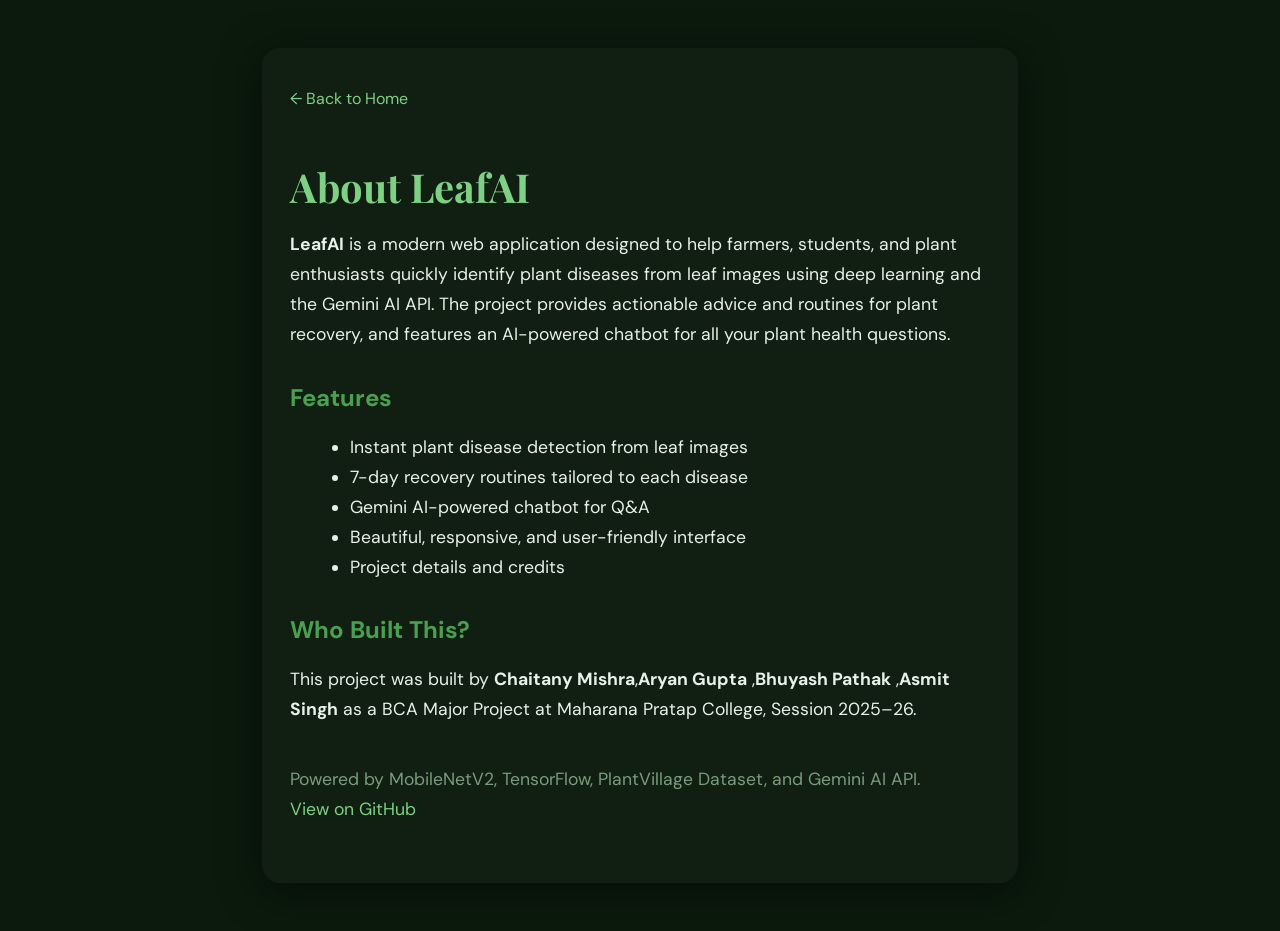
==== templates/about.html @ 9f856d56 "Add CHatBot and Intigrate Api" ====
<!DOCTYPE html>
<html lang="en">
<head>
  <meta charset="UTF-8" />
  <meta name="viewport" content="width=device-width, initial-scale=1.0" />
  <title>About | LeafAI</title>
  <link href="https://fonts.googleapis.com/css2?family=Playfair+Display:wght@400;600;700&family=DM+Sans:wght@300;400;500&display=swap" rel="stylesheet" />
  <style>
    body { background: #0b1a0c; color: #e8f0e9; font-family: 'DM Sans', sans-serif; margin: 0; }
    .container { max-width: 700px; margin: 48px auto; background: #111f12; border-radius: 18px; box-shadow: 0 8px 40px rgba(0,0,0,0.5); padding: 40px 28px; }
    h1 { font-family: 'Playfair Display', serif; color: #7ed084; font-size: 2.5em; margin-bottom: 12px; }
    h2 { color: #4aa050; margin-top: 32px; }
    p, li { font-size: 1.1em; line-height: 1.7; }
    ul { margin: 0 0 0 20px; }
    .credit { margin-top: 40px; color: #7a9c7c; font-size: 1em; }
    a { color: #7ed084; text-decoration: none; }
    a:hover { text-decoration: underline; }
    .back-link { display: inline-block; margin-bottom: 24px; color: #7ed084; }
  </style>
</head>
<body>
  <div class="container">
    <a href="/" class="back-link">← Back to Home</a>
    <h1>About LeafAI</h1>
    <p><strong>LeafAI</strong> is a modern web application designed to help farmers, students, and plant enthusiasts quickly identify plant diseases from leaf images using deep learning and the Gemini AI API. The project provides actionable advice and routines for plant recovery, and features an AI-powered chatbot for all your plant health questions.</p>
    <h2>Features</h2>
    <ul>
      <li>Instant plant disease detection from leaf images</li>
      <li>7-day recovery routines tailored to each disease</li>
      <li>Gemini AI-powered chatbot for Q&A</li>
      <li>Beautiful, responsive, and user-friendly interface</li>
      <li>Project details and credits</li>
    </ul>
    <h2>Who Built This?</h2>
    <p>This project was built by <strong>Chaitany Mishra</strong>,<strong>Aryan Gupta</strong> ,<strong>Bhuyash Pathak</strong> ,<strong>Asmit Singh</strong>  as a BCA Major Project at Maharana Pratap College, Session 2025–26.</p>
    <div class="credit">
      <p>Powered by MobileNetV2, TensorFlow, PlantVillage Dataset, and Gemini AI API.<br>
      <a href="https://github.com/ChaitanyMishra/plant_disease_identification" target="_blank">View on GitHub</a></p>
    </div>
  </div>
</body>
</html>
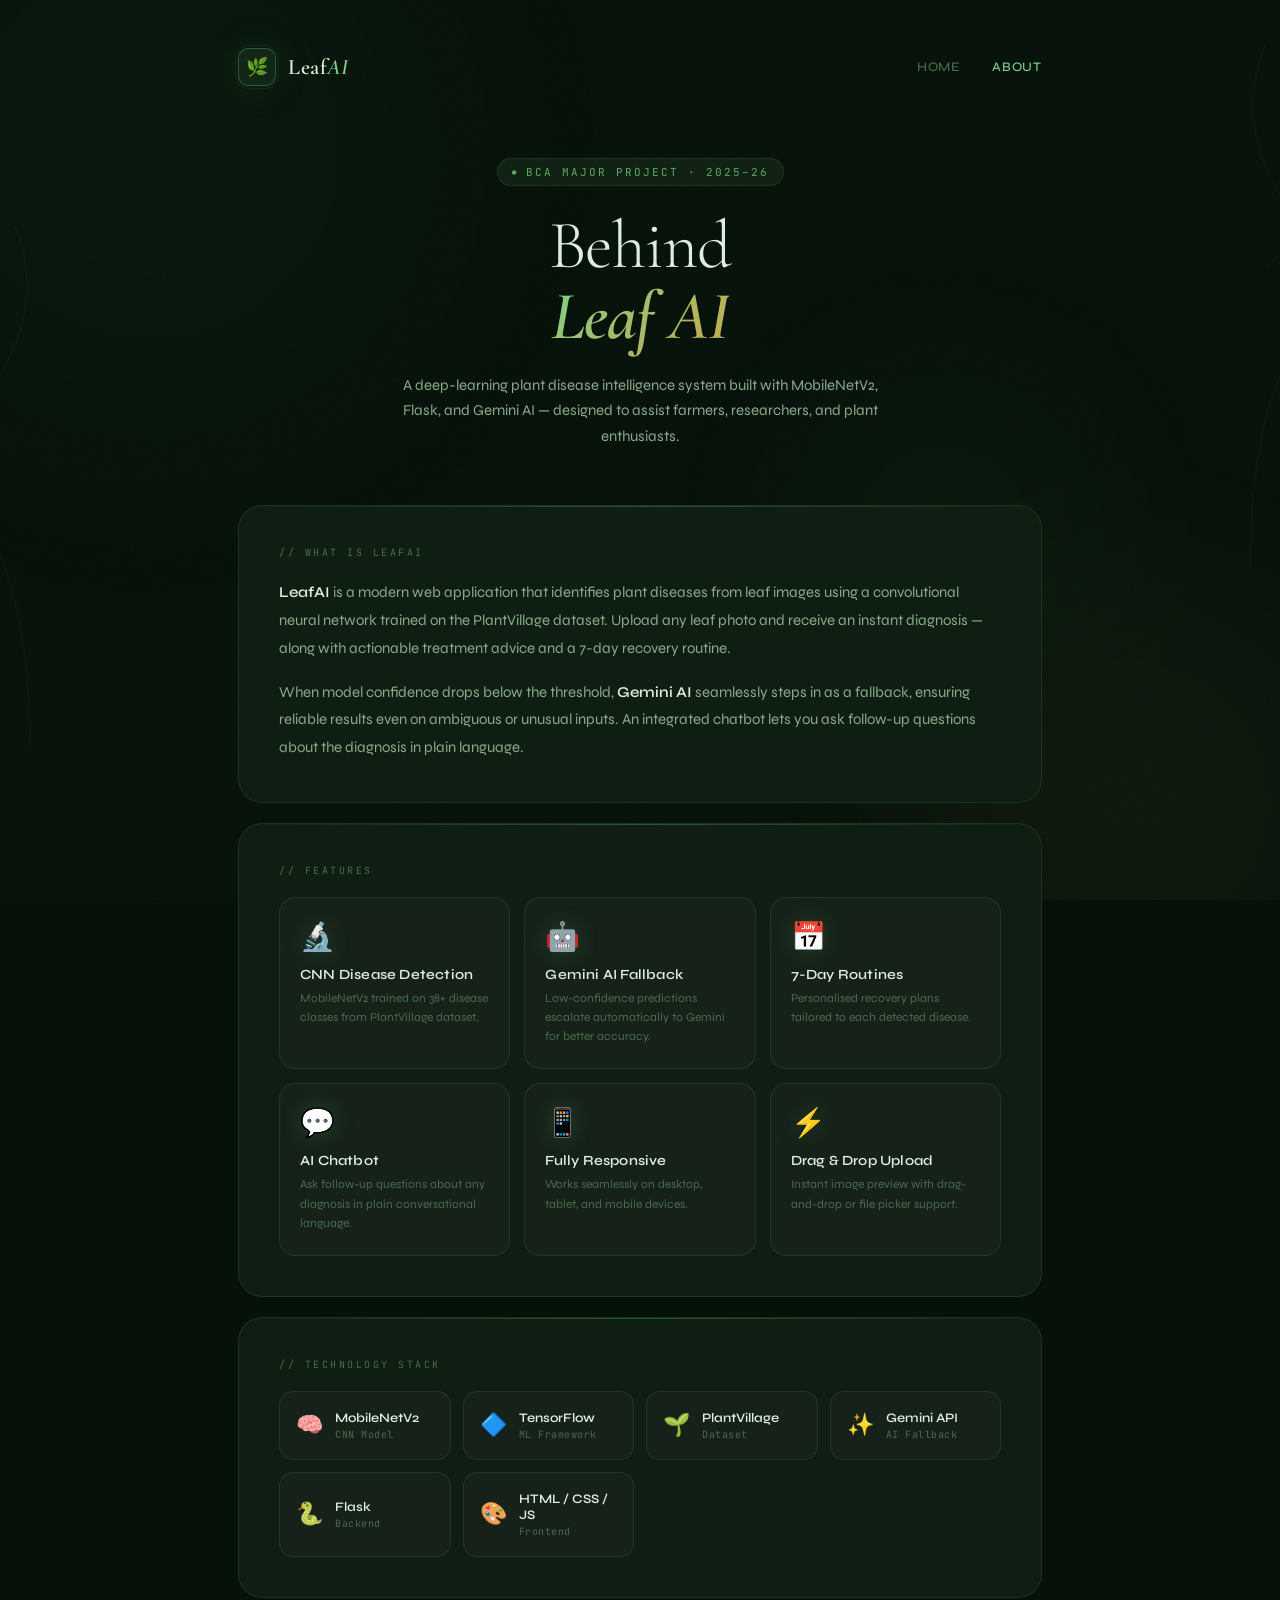
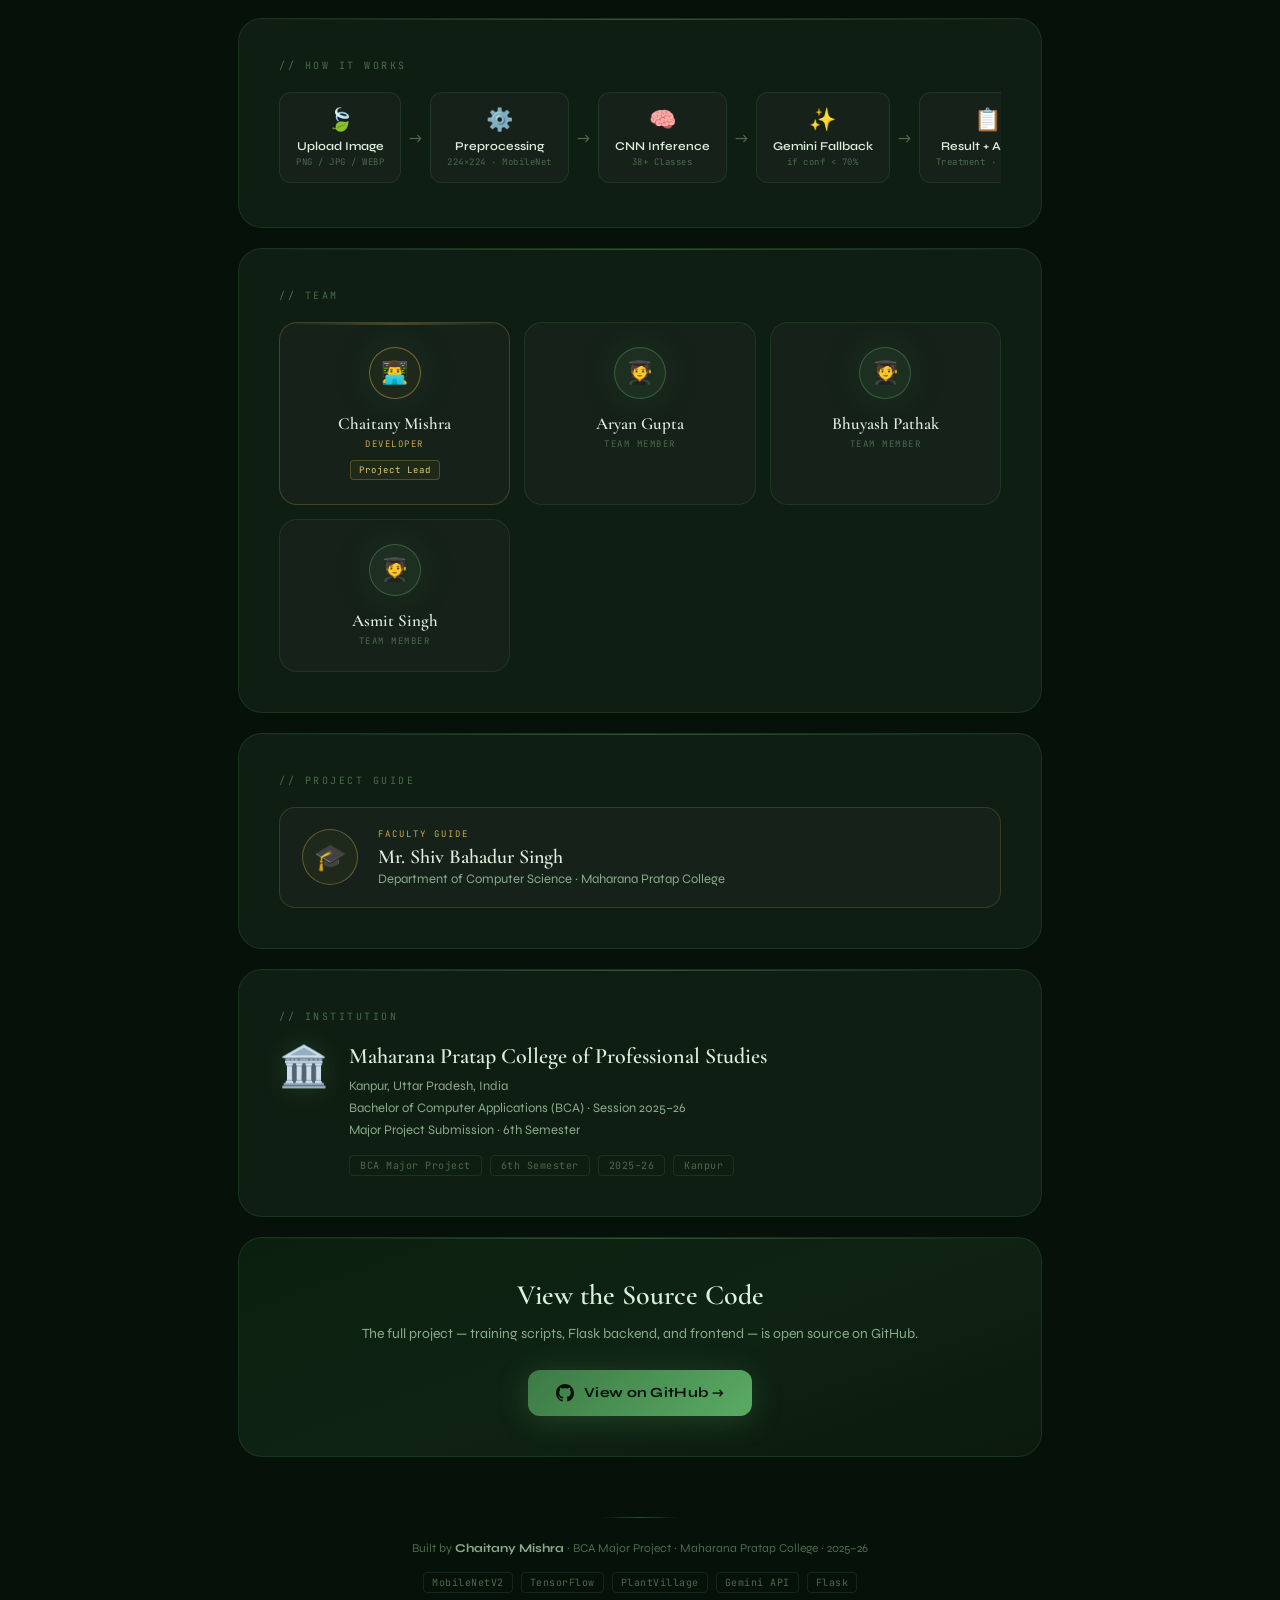
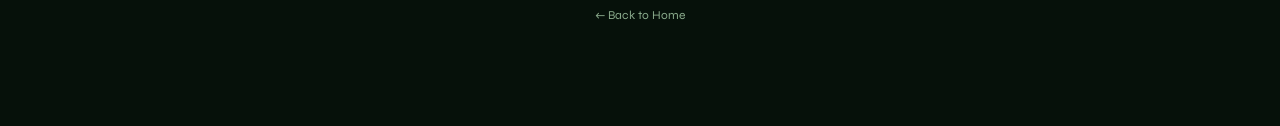
==== commit ae87b142: "Fix Frontend" ====
--- a/templates/about.html
+++ b/templates/about.html
@@ -3,40 +3,734 @@
 <head>
   <meta charset="UTF-8" />
   <meta name="viewport" content="width=device-width, initial-scale=1.0" />
-  <title>About | LeafAI</title>
-  <link href="https://fonts.googleapis.com/css2?family=Playfair+Display:wght@400;600;700&family=DM+Sans:wght@300;400;500&display=swap" rel="stylesheet" />
+  <title>About | LeafAI — Plant Disease Intelligence</title>
+  <link rel="preconnect" href="https://fonts.googleapis.com" />
+  <link href="https://fonts.googleapis.com/css2?family=Cormorant+Garamond:ital,wght@0,300;0,400;0,600;0,700;1,300;1,400;1,600&family=Syne:wght@400;500;600;700;800&family=JetBrains+Mono:wght@300;400&display=swap" rel="stylesheet" />
+
   <style>
-    body { background: #0b1a0c; color: #e8f0e9; font-family: 'DM Sans', sans-serif; margin: 0; }
-    .container { max-width: 700px; margin: 48px auto; background: #111f12; border-radius: 18px; box-shadow: 0 8px 40px rgba(0,0,0,0.5); padding: 40px 28px; }
-    h1 { font-family: 'Playfair Display', serif; color: #7ed084; font-size: 2.5em; margin-bottom: 12px; }
-    h2 { color: #4aa050; margin-top: 32px; }
-    p, li { font-size: 1.1em; line-height: 1.7; }
-    ul { margin: 0 0 0 20px; }
-    .credit { margin-top: 40px; color: #7a9c7c; font-size: 1em; }
-    a { color: #7ed084; text-decoration: none; }
-    a:hover { text-decoration: underline; }
-    .back-link { display: inline-block; margin-bottom: 24px; color: #7ed084; }
+    *, *::before, *::after { box-sizing: border-box; margin: 0; padding: 0; }
+
+    :root {
+      --ink:           #06110a;
+      --ink-2:         #0c1e10;
+      --surface:       #0f1e12;
+      --surface-2:     #152119;
+      --surface-3:     #1a2a1e;
+      --moss:          #3d7a45;
+      --fern:          #5aab64;
+      --leaf:          #7fd186;
+      --sage:          #a8c9aa;
+      --mist:          rgba(127,209,134,0.08);
+      --mist-2:        rgba(127,209,134,0.14);
+      --gold:          #c9a84c;
+      --gold-light:    #e2c97e;
+      --crimson:       #c0444a;
+      --crimson-soft:  #e07070;
+      --text-1:        #ddeedd;
+      --text-2:        #8aab8c;
+      --text-3:        #4a6b4c;
+      --border:        rgba(90,171,100,0.15);
+      --border-bright: rgba(90,171,100,0.40);
+      --glow:          0 0 40px rgba(90,171,100,0.12);
+      --glow-strong:   0 0 60px rgba(90,171,100,0.25);
+    }
+
+    html { scroll-behavior: smooth; }
+
+    body {
+      font-family: 'Syne', sans-serif;
+      background: var(--ink);
+      color: var(--text-1);
+      min-height: 100vh;
+      overflow-x: hidden;
+    }
+
+    /* ── Organic background ── */
+    .canvas-bg {
+      position: fixed; inset: 0; z-index: 0; pointer-events: none; overflow: hidden;
+    }
+    .orb {
+      position: absolute; border-radius: 50%;
+      filter: blur(100px); opacity: 0.07;
+      animation: drift 20s ease-in-out infinite alternate;
+    }
+    .orb-1 { width: 700px; height: 700px; background: radial-gradient(circle, #3d7a45, transparent); top: -200px; left: -200px; animation-delay: 0s; }
+    .orb-2 { width: 500px; height: 500px; background: radial-gradient(circle, #c9a84c, transparent); bottom: -150px; right: -100px; animation-delay: -7s; }
+    .orb-3 { width: 350px; height: 350px; background: radial-gradient(circle, #5aab64, transparent); top: 40%; left: 60%; animation-delay: -14s; }
+
+    .noise {
+      position: fixed; inset: 0; z-index: 0; pointer-events: none; opacity: 0.03;
+      background-image: url("data:image/svg+xml,%3Csvg viewBox='0 0 256 256' xmlns='http://www.w3.org/2000/svg'%3E%3Cfilter id='n'%3E%3CfeTurbulence type='fractalNoise' baseFrequency='0.9' numOctaves='4' stitchTiles='stitch'/%3E%3C/filter%3E%3Crect width='100%25' height='100%25' filter='url(%23n)'/%3E%3C/svg%3E");
+      background-size: 200px 200px;
+    }
+
+    .botanical-left {
+      position: fixed; left: -60px; top: 50%; transform: translateY(-50%);
+      width: 180px; opacity: 0.04; z-index: 0; pointer-events: none;
+    }
+    .botanical-right {
+      position: fixed; right: -60px; top: 30%; transform: translateY(-50%) scaleX(-1);
+      width: 180px; opacity: 0.04; z-index: 0; pointer-events: none;
+    }
+
+    @keyframes drift {
+      from { transform: translate(0, 0) scale(1); }
+      to   { transform: translate(30px, 40px) scale(1.08); }
+    }
+
+    /* ── Layout ── */
+    .wrapper {
+      position: relative; z-index: 1;
+      max-width: 860px;
+      margin: 0 auto;
+      padding: 48px 28px 100px;
+    }
+
+    /* ── Nav ── */
+    nav {
+      display: flex; justify-content: space-between; align-items: center;
+      margin-bottom: 72px;
+      animation: slideDown 0.6s cubic-bezier(0.16,1,0.3,1) both;
+    }
+    .nav-brand { display: flex; align-items: center; gap: 12px; }
+    .brand-mark {
+      width: 38px; height: 38px;
+      border: 1.5px solid var(--border-bright);
+      border-radius: 10px;
+      display: flex; align-items: center; justify-content: center;
+      font-size: 18px;
+      background: var(--mist);
+      box-shadow: var(--glow);
+      position: relative;
+      text-decoration: none;
+    }
+    .brand-mark::after {
+      content: '';
+      position: absolute; inset: -4px;
+      border-radius: 14px;
+      border: 1px solid rgba(90,171,100,0.1);
+    }
+    .brand-name {
+      font-family: 'Cormorant Garamond', serif;
+      font-size: 22px; font-weight: 600;
+      letter-spacing: 0.5px; color: var(--text-1);
+      text-decoration: none;
+    }
+    .brand-name em { font-style: italic; color: var(--leaf); }
+    .nav-links { display: flex; gap: 32px; }
+    .nav-links a {
+      font-size: 13px; font-weight: 500; letter-spacing: 0.8px;
+      text-transform: uppercase; color: var(--text-3);
+      text-decoration: none; transition: color 0.2s;
+    }
+    .nav-links a:hover, .nav-links a.active { color: var(--leaf); }
+
+    /* ── Page Hero ── */
+    .page-hero {
+      text-align: center; margin-bottom: 56px;
+      animation: slideDown 0.7s 0.1s cubic-bezier(0.16,1,0.3,1) both;
+    }
+    .hero-eyebrow {
+      display: inline-flex; align-items: center; gap: 8px;
+      font-family: 'JetBrains Mono', monospace;
+      font-size: 11px; letter-spacing: 2px; text-transform: uppercase;
+      color: var(--fern); margin-bottom: 24px;
+      padding: 6px 14px; border: 1px solid var(--border);
+      border-radius: 99px; background: var(--mist);
+    }
+    .hero-eyebrow::before { content: '●'; font-size: 7px; animation: blink 2s ease infinite; }
+    @keyframes blink { 0%,100% { opacity: 1; } 50% { opacity: 0.2; } }
+
+    .page-hero h1 {
+      font-family: 'Cormorant Garamond', serif;
+      font-size: clamp(40px, 6vw, 68px);
+      font-weight: 300; line-height: 1.05;
+      letter-spacing: -1px; margin-bottom: 20px;
+    }
+    .page-hero h1 strong {
+      font-weight: 600; font-style: italic;
+      background: linear-gradient(135deg, var(--leaf) 0%, var(--gold) 100%);
+      -webkit-background-clip: text; -webkit-text-fill-color: transparent;
+      background-clip: text;
+    }
+    .page-hero p {
+      font-size: 15px; font-weight: 400;
+      color: var(--text-2); max-width: 500px;
+      margin: 0 auto; line-height: 1.7;
+    }
+
+    /* ── Cards ── */
+    .card {
+      background: var(--surface);
+      border: 1px solid var(--border);
+      border-radius: 24px;
+      padding: 40px;
+      margin-bottom: 20px;
+      position: relative; overflow: hidden;
+    }
+    .card::before {
+      content: '';
+      position: absolute; top: 0; left: 0; right: 0; height: 1px;
+      background: linear-gradient(90deg, transparent, var(--fern), transparent);
+      opacity: 0.4;
+    }
+
+    .section-label {
+      font-family: 'JetBrains Mono', monospace;
+      font-size: 10px; letter-spacing: 2.5px; text-transform: uppercase;
+      color: var(--text-3); margin-bottom: 20px;
+    }
+
+    /* ── What is LeafAI ── */
+    .about-intro { animation: slideUp 0.7s 0.2s cubic-bezier(0.16,1,0.3,1) both; }
+
+    .about-intro p {
+      font-size: 15px; line-height: 1.85; color: var(--text-2);
+      font-weight: 400;
+    }
+    .about-intro p + p { margin-top: 16px; }
+    .about-intro strong { color: var(--text-1); font-weight: 600; }
+
+    /* ── Features Grid ── */
+    .features-card { animation: slideUp 0.7s 0.3s cubic-bezier(0.16,1,0.3,1) both; }
+
+    .features-grid {
+      display: grid; grid-template-columns: repeat(auto-fill, minmax(220px, 1fr));
+      gap: 14px; margin-top: 4px;
+    }
+    .feature-item {
+      background: var(--surface-2);
+      border: 1px solid var(--border);
+      border-radius: 16px; padding: 22px 20px;
+      transition: border-color 0.25s, transform 0.25s;
+      cursor: default;
+    }
+    .feature-item:hover {
+      border-color: var(--border-bright);
+      transform: translateY(-3px);
+      box-shadow: var(--glow);
+    }
+    .feature-icon {
+      font-size: 28px; margin-bottom: 12px; display: block;
+      filter: drop-shadow(0 0 10px rgba(90,171,100,0.25));
+    }
+    .feature-title {
+      font-size: 14px; font-weight: 600; color: var(--text-1);
+      margin-bottom: 6px; letter-spacing: 0.2px;
+    }
+    .feature-desc {
+      font-size: 12px; color: var(--text-3); line-height: 1.6;
+    }
+
+    /* ── Tech Stack ── */
+    .stack-card { animation: slideUp 0.7s 0.35s cubic-bezier(0.16,1,0.3,1) both; }
+
+    .stack-grid {
+      display: grid; grid-template-columns: repeat(auto-fill, minmax(160px, 1fr));
+      gap: 12px; margin-top: 4px;
+    }
+    .stack-item {
+      background: var(--surface-2);
+      border: 1px solid var(--border);
+      border-radius: 14px; padding: 18px 16px;
+      display: flex; align-items: center; gap: 12px;
+      transition: border-color 0.25s, background 0.25s;
+    }
+    .stack-item:hover { border-color: var(--border-bright); background: var(--mist-2); }
+
+    .stack-icon { font-size: 22px; flex-shrink: 0; }
+    .stack-info {}
+    .stack-name {
+      font-size: 13px; font-weight: 600; color: var(--text-1);
+    }
+    .stack-role {
+      font-family: 'JetBrains Mono', monospace;
+      font-size: 10px; color: var(--text-3); letter-spacing: 0.5px;
+      margin-top: 2px;
+    }
+
+    /* ── Architecture ── */
+    .arch-card { animation: slideUp 0.7s 0.4s cubic-bezier(0.16,1,0.3,1) both; }
+
+    .arch-flow {
+      display: flex; align-items: center; gap: 0;
+      margin-top: 8px; overflow-x: auto;
+      padding-bottom: 4px;
+    }
+    .arch-step {
+      flex-shrink: 0;
+      background: var(--surface-2);
+      border: 1px solid var(--border);
+      border-radius: 12px; padding: 14px 16px;
+      text-align: center; min-width: 110px;
+      transition: border-color 0.25s;
+    }
+    .arch-step:hover { border-color: var(--border-bright); }
+    .arch-step-icon { font-size: 22px; margin-bottom: 6px; }
+    .arch-step-name {
+      font-size: 12px; font-weight: 600; color: var(--text-1);
+    }
+    .arch-step-sub {
+      font-family: 'JetBrains Mono', monospace;
+      font-size: 9px; color: var(--text-3); letter-spacing: 0.5px;
+      margin-top: 3px;
+    }
+    .arch-arrow {
+      color: var(--text-3); font-size: 16px;
+      padding: 0 8px; flex-shrink: 0;
+    }
+
+    /* ── Team ── */
+    .team-card { animation: slideUp 0.7s 0.45s cubic-bezier(0.16,1,0.3,1) both; }
+
+    .team-grid {
+      display: grid; grid-template-columns: repeat(auto-fill, minmax(180px, 1fr));
+      gap: 14px; margin-top: 4px;
+    }
+    .member-card {
+      background: var(--surface-2);
+      border: 1px solid var(--border);
+      border-radius: 18px; padding: 24px 20px;
+      text-align: center;
+      transition: border-color 0.25s, transform 0.25s;
+      position: relative; overflow: hidden;
+    }
+    .member-card::before {
+      content: '';
+      position: absolute; top: 0; left: 0; right: 0; height: 2px;
+      background: linear-gradient(90deg, transparent, var(--fern), transparent);
+      opacity: 0;
+      transition: opacity 0.3s;
+    }
+    .member-card:hover { border-color: var(--border-bright); transform: translateY(-4px); }
+    .member-card:hover::before { opacity: 0.5; }
+    .member-card.lead { border-color: rgba(201,168,76,0.25); }
+    .member-card.lead::before { opacity: 0.3; background: linear-gradient(90deg, transparent, var(--gold), transparent); }
+
+    .member-avatar {
+      width: 52px; height: 52px; border-radius: 50%;
+      background: var(--mist); border: 1.5px solid var(--border-bright);
+      display: flex; align-items: center; justify-content: center;
+      font-size: 22px; margin: 0 auto 14px;
+      box-shadow: var(--glow);
+    }
+    .member-card.lead .member-avatar {
+      border-color: rgba(201,168,76,0.5);
+      background: rgba(201,168,76,0.06);
+    }
+    .member-name {
+      font-family: 'Cormorant Garamond', serif;
+      font-size: 17px; font-weight: 600; color: var(--text-1);
+      margin-bottom: 4px;
+    }
+    .member-role {
+      font-family: 'JetBrains Mono', monospace;
+      font-size: 9px; letter-spacing: 1.5px; text-transform: uppercase;
+      color: var(--text-3);
+    }
+    .member-card.lead .member-role { color: var(--gold); }
+    .member-badge {
+      display: inline-block; margin-top: 10px;
+      font-family: 'JetBrains Mono', monospace;
+      font-size: 9px; letter-spacing: 1px;
+      padding: 3px 8px; border-radius: 4px;
+      border: 1px solid rgba(201,168,76,0.3);
+      color: var(--gold-light); background: rgba(201,168,76,0.06);
+    }
+
+    /* ── Guide ── */
+    .guide-card { animation: slideUp 0.7s 0.5s cubic-bezier(0.16,1,0.3,1) both; }
+
+    .guide-inner {
+      display: flex; align-items: center; gap: 20px;
+      padding: 20px 22px;
+      background: var(--surface-2);
+      border: 1px solid rgba(201,168,76,0.2);
+      border-radius: 16px;
+    }
+    .guide-avatar {
+      width: 56px; height: 56px; border-radius: 50%;
+      background: rgba(201,168,76,0.06);
+      border: 1.5px solid rgba(201,168,76,0.4);
+      display: flex; align-items: center; justify-content: center;
+      font-size: 26px; flex-shrink: 0;
+    }
+    .guide-details {}
+    .guide-label {
+      font-family: 'JetBrains Mono', monospace;
+      font-size: 9px; letter-spacing: 2px; text-transform: uppercase;
+      color: var(--gold); margin-bottom: 5px;
+    }
+    .guide-name {
+      font-family: 'Cormorant Garamond', serif;
+      font-size: 20px; font-weight: 600; color: var(--text-1);
+      margin-bottom: 2px;
+    }
+    .guide-dept {
+      font-size: 13px; color: var(--text-2);
+    }
+
+    /* ── College ── */
+    .college-card { animation: slideUp 0.7s 0.55s cubic-bezier(0.16,1,0.3,1) both; }
+
+    .college-inner {
+      display: flex; align-items: flex-start; gap: 20px;
+    }
+    .college-icon {
+      font-size: 40px; flex-shrink: 0;
+      filter: drop-shadow(0 0 12px rgba(90,171,100,0.2));
+    }
+    .college-info {}
+    .college-name {
+      font-family: 'Cormorant Garamond', serif;
+      font-size: 22px; font-weight: 600; color: var(--text-1);
+      margin-bottom: 6px;
+    }
+    .college-details {
+      font-size: 13px; color: var(--text-2); line-height: 1.7;
+    }
+    .college-tags { display: flex; flex-wrap: wrap; gap: 8px; margin-top: 14px; }
+    .college-tag {
+      font-family: 'JetBrains Mono', monospace;
+      font-size: 10px; padding: 3px 10px; border-radius: 4px;
+      border: 1px solid var(--border); color: var(--text-3); letter-spacing: 0.5px;
+    }
+
+    /* ── GitHub CTA ── */
+    .cta-card {
+      animation: slideUp 0.7s 0.6s cubic-bezier(0.16,1,0.3,1) both;
+      text-align: center;
+      background: linear-gradient(160deg, #0b1f0e 0%, #0f2314 50%, #0b1a0d 100%);
+    }
+    .cta-card h3 {
+      font-family: 'Cormorant Garamond', serif;
+      font-size: 28px; font-weight: 600;
+      color: var(--text-1); margin-bottom: 10px;
+    }
+    .cta-card p { font-size: 14px; color: var(--text-2); line-height: 1.7; margin-bottom: 24px; }
+    .cta-btn {
+      display: inline-flex; align-items: center; gap: 10px;
+      padding: 14px 28px;
+      background: linear-gradient(135deg, var(--moss), var(--fern));
+      color: var(--ink); font-size: 14px; font-weight: 700;
+      font-family: 'Syne', sans-serif; letter-spacing: 0.3px;
+      border-radius: 12px; text-decoration: none;
+      transition: all 0.3s cubic-bezier(0.16,1,0.3,1);
+      box-shadow: 0 4px 30px rgba(90,171,100,0.25);
+    }
+    .cta-btn:hover {
+      transform: translateY(-2px);
+      box-shadow: 0 8px 40px rgba(90,171,100,0.4);
+    }
+    .cta-btn svg { width: 18px; height: 18px; fill: var(--ink); }
+
+    /* ── Footer ── */
+    footer {
+      text-align: center; margin-top: 60px;
+      animation: slideUp 0.7s 0.65s cubic-bezier(0.16,1,0.3,1) both;
+    }
+    .footer-divider {
+      width: 80px; height: 1px;
+      background: linear-gradient(90deg, transparent, var(--border-bright), transparent);
+      margin: 0 auto 20px;
+    }
+    footer p { font-size: 12px; color: var(--text-3); line-height: 1.8; }
+    footer a { color: var(--text-2); text-decoration: none; transition: color 0.2s; }
+    footer a:hover { color: var(--leaf); }
+    .footer-stack {
+      display: flex; flex-wrap: wrap; justify-content: center; gap: 8px; margin-top: 12px;
+    }
+    .stack-tag {
+      font-family: 'JetBrains Mono', monospace;
+      font-size: 10px; padding: 3px 8px; border-radius: 4px;
+      border: 1px solid var(--border); color: var(--text-3); letter-spacing: 0.5px;
+    }
+
+    /* ── Animations ── */
+    @keyframes slideDown {
+      from { opacity: 0; transform: translateY(-16px); }
+      to   { opacity: 1; transform: translateY(0); }
+    }
+    @keyframes slideUp {
+      from { opacity: 0; transform: translateY(20px); }
+      to   { opacity: 1; transform: translateY(0); }
+    }
+
+    /* ── Responsive ── */
+    @media (max-width: 620px) {
+      .wrapper { padding: 28px 16px 80px; }
+      .card { padding: 28px 20px; }
+      .arch-flow { gap: 0; }
+      .college-inner { flex-direction: column; gap: 12px; }
+      .guide-inner { flex-direction: column; text-align: center; }
+      .page-hero h1 { font-size: 36px; }
+    }
   </style>
 </head>
+
 <body>
-  <div class="container">
-    <a href="/" class="back-link">← Back to Home</a>
-    <h1>About LeafAI</h1>
-    <p><strong>LeafAI</strong> is a modern web application designed to help farmers, students, and plant enthusiasts quickly identify plant diseases from leaf images using deep learning and the Gemini AI API. The project provides actionable advice and routines for plant recovery, and features an AI-powered chatbot for all your plant health questions.</p>
-    <h2>Features</h2>
-    <ul>
-      <li>Instant plant disease detection from leaf images</li>
-      <li>7-day recovery routines tailored to each disease</li>
-      <li>Gemini AI-powered chatbot for Q&A</li>
-      <li>Beautiful, responsive, and user-friendly interface</li>
-      <li>Project details and credits</li>
-    </ul>
-    <h2>Who Built This?</h2>
-    <p>This project was built by <strong>Chaitany Mishra</strong>,<strong>Aryan Gupta</strong> ,<strong>Bhuyash Pathak</strong> ,<strong>Asmit Singh</strong>  as a BCA Major Project at Maharana Pratap College, Session 2025–26.</p>
-    <div class="credit">
-      <p>Powered by MobileNetV2, TensorFlow, PlantVillage Dataset, and Gemini AI API.<br>
-      <a href="https://github.com/ChaitanyMishra/plant_disease_identification" target="_blank">View on GitHub</a></p>
-    </div>
+  <div class="canvas-bg">
+    <div class="orb orb-1"></div>
+    <div class="orb orb-2"></div>
+    <div class="orb orb-3"></div>
+  </div>
+  <div class="noise"></div>
+
+  <!-- Botanical SVG decor -->
+  <svg class="botanical-left" viewBox="0 0 120 400" fill="none" xmlns="http://www.w3.org/2000/svg">
+    <path d="M60 400 Q60 300 30 250 Q0 200 40 150 Q70 100 50 50" stroke="#5aab64" stroke-width="1.5" fill="none"/>
+    <path d="M50 200 Q20 170 10 140" stroke="#5aab64" stroke-width="1" fill="none"/>
+    <path d="M45 280 Q15 260 5 230" stroke="#5aab64" stroke-width="1" fill="none"/>
+    <ellipse cx="15" cy="130" rx="18" ry="12" transform="rotate(-30 15 130)" stroke="#5aab64" stroke-width="1" fill="none"/>
+    <ellipse cx="8" cy="220" rx="20" ry="13" transform="rotate(-20 8 220)" stroke="#5aab64" stroke-width="1" fill="none"/>
+  </svg>
+  <svg class="botanical-right" viewBox="0 0 120 400" fill="none" xmlns="http://www.w3.org/2000/svg">
+    <path d="M60 400 Q60 300 30 250 Q0 200 40 150 Q70 100 50 50" stroke="#5aab64" stroke-width="1.5" fill="none"/>
+    <path d="M50 200 Q20 170 10 140" stroke="#5aab64" stroke-width="1" fill="none"/>
+    <path d="M45 280 Q15 260 5 230" stroke="#5aab64" stroke-width="1" fill="none"/>
+    <ellipse cx="15" cy="130" rx="18" ry="12" transform="rotate(-30 15 130)" stroke="#5aab64" stroke-width="1" fill="none"/>
+    <ellipse cx="8" cy="220" rx="20" ry="13" transform="rotate(-20 8 220)" stroke="#5aab64" stroke-width="1" fill="none"/>
+  </svg>
+
+  <div class="wrapper">
+
+    <!-- Nav -->
+    <nav>
+      <div class="nav-brand">
+        <a href="/" class="brand-mark">🌿</a>
+        <a href="/" class="brand-name">Leaf<em>AI</em></a>
+      </div>
+      <div class="nav-links">
+        <a href="/">Home</a>
+        <a href="/about" class="active">About</a>
+      </div>
+    </nav>
+
+    <!-- Page Hero -->
+    <div class="page-hero">
+      <div class="hero-eyebrow">BCA Major Project · 2025–26</div>
+      <h1>Behind<br><strong>Leaf AI</strong></h1>
+      <p>A deep-learning plant disease intelligence system built with MobileNetV2, Flask, and Gemini AI — designed to assist farmers, researchers, and plant enthusiasts.</p>
+    </div>
+
+    <!-- About Intro -->
+    <div class="card about-intro">
+      <div class="section-label">// What is LeafAI</div>
+      <p><strong>LeafAI</strong> is a modern web application that identifies plant diseases from leaf images using a convolutional neural network trained on the PlantVillage dataset. Upload any leaf photo and receive an instant diagnosis — along with actionable treatment advice and a 7-day recovery routine.</p>
+      <p>When model confidence drops below the threshold, <strong>Gemini AI</strong> seamlessly steps in as a fallback, ensuring reliable results even on ambiguous or unusual inputs. An integrated chatbot lets you ask follow-up questions about the diagnosis in plain language.</p>
+    </div>
+
+    <!-- Features -->
+    <div class="card features-card">
+      <div class="section-label">// Features</div>
+      <div class="features-grid">
+        <div class="feature-item">
+          <span class="feature-icon">🔬</span>
+          <div class="feature-title">CNN Disease Detection</div>
+          <div class="feature-desc">MobileNetV2 trained on 38+ disease classes from PlantVillage dataset.</div>
+        </div>
+        <div class="feature-item">
+          <span class="feature-icon">🤖</span>
+          <div class="feature-title">Gemini AI Fallback</div>
+          <div class="feature-desc">Low-confidence predictions escalate automatically to Gemini for better accuracy.</div>
+        </div>
+        <div class="feature-item">
+          <span class="feature-icon">📅</span>
+          <div class="feature-title">7-Day Routines</div>
+          <div class="feature-desc">Personalised recovery plans tailored to each detected disease.</div>
+        </div>
+        <div class="feature-item">
+          <span class="feature-icon">💬</span>
+          <div class="feature-title">AI Chatbot</div>
+          <div class="feature-desc">Ask follow-up questions about any diagnosis in plain conversational language.</div>
+        </div>
+        <div class="feature-item">
+          <span class="feature-icon">📱</span>
+          <div class="feature-title">Fully Responsive</div>
+          <div class="feature-desc">Works seamlessly on desktop, tablet, and mobile devices.</div>
+        </div>
+        <div class="feature-item">
+          <span class="feature-icon">⚡</span>
+          <div class="feature-title">Drag & Drop Upload</div>
+          <div class="feature-desc">Instant image preview with drag-and-drop or file picker support.</div>
+        </div>
+      </div>
+    </div>
+
+    <!-- Tech Stack -->
+    <div class="card stack-card">
+      <div class="section-label">// Technology Stack</div>
+      <div class="stack-grid">
+        <div class="stack-item">
+          <span class="stack-icon">🧠</span>
+          <div class="stack-info">
+            <div class="stack-name">MobileNetV2</div>
+            <div class="stack-role">CNN Model</div>
+          </div>
+        </div>
+        <div class="stack-item">
+          <span class="stack-icon">🔷</span>
+          <div class="stack-info">
+            <div class="stack-name">TensorFlow</div>
+            <div class="stack-role">ML Framework</div>
+          </div>
+        </div>
+        <div class="stack-item">
+          <span class="stack-icon">🌱</span>
+          <div class="stack-info">
+            <div class="stack-name">PlantVillage</div>
+            <div class="stack-role">Dataset</div>
+          </div>
+        </div>
+        <div class="stack-item">
+          <span class="stack-icon">✨</span>
+          <div class="stack-info">
+            <div class="stack-name">Gemini API</div>
+            <div class="stack-role">AI Fallback</div>
+          </div>
+        </div>
+        <div class="stack-item">
+          <span class="stack-icon">🐍</span>
+          <div class="stack-info">
+            <div class="stack-name">Flask</div>
+            <div class="stack-role">Backend</div>
+          </div>
+        </div>
+        <div class="stack-item">
+          <span class="stack-icon">🎨</span>
+          <div class="stack-info">
+            <div class="stack-name">HTML / CSS / JS</div>
+            <div class="stack-role">Frontend</div>
+          </div>
+        </div>
+      </div>
+    </div>
+
+    <!-- Architecture Flow -->
+    <div class="card arch-card">
+      <div class="section-label">// How It Works</div>
+      <div class="arch-flow">
+        <div class="arch-step">
+          <div class="arch-step-icon">🍃</div>
+          <div class="arch-step-name">Upload Image</div>
+          <div class="arch-step-sub">PNG / JPG / WEBP</div>
+        </div>
+        <div class="arch-arrow">→</div>
+        <div class="arch-step">
+          <div class="arch-step-icon">⚙️</div>
+          <div class="arch-step-name">Preprocessing</div>
+          <div class="arch-step-sub">224×224 · MobileNet</div>
+        </div>
+        <div class="arch-arrow">→</div>
+        <div class="arch-step">
+          <div class="arch-step-icon">🧠</div>
+          <div class="arch-step-name">CNN Inference</div>
+          <div class="arch-step-sub">38+ Classes</div>
+        </div>
+        <div class="arch-arrow">→</div>
+        <div class="arch-step">
+          <div class="arch-step-icon">✨</div>
+          <div class="arch-step-name">Gemini Fallback</div>
+          <div class="arch-step-sub">if conf &lt; 70%</div>
+        </div>
+        <div class="arch-arrow">→</div>
+        <div class="arch-step">
+          <div class="arch-step-icon">📋</div>
+          <div class="arch-step-name">Result + Advice</div>
+          <div class="arch-step-sub">Treatment · Routine</div>
+        </div>
+      </div>
+    </div>
+
+    <!-- Team -->
+    <div class="card team-card">
+      <div class="section-label">// Team</div>
+      <div class="team-grid">
+        <div class="member-card lead">
+          <div class="member-avatar">👨‍💻</div>
+          <div class="member-name">Chaitany Mishra</div>
+          <div class="member-role">Developer</div>
+          <div class="member-badge">Project Lead</div>
+        </div>
+        <div class="member-card">
+          <div class="member-avatar">🧑‍🎓</div>
+          <div class="member-name">Aryan Gupta</div>
+          <div class="member-role">Team Member</div>
+        </div>
+        <div class="member-card">
+          <div class="member-avatar">🧑‍🎓</div>
+          <div class="member-name">Bhuyash Pathak</div>
+          <div class="member-role">Team Member</div>
+        </div>
+        <div class="member-card">
+          <div class="member-avatar">🧑‍🎓</div>
+          <div class="member-name">Asmit Singh</div>
+          <div class="member-role">Team Member</div>
+        </div>
+      </div>
+    </div>
+
+    <!-- Guide -->
+    <div class="card guide-card">
+      <div class="section-label">// Project Guide</div>
+      <div class="guide-inner">
+        <div class="guide-avatar">🎓</div>
+        <div class="guide-details">
+          <div class="guide-label">Faculty Guide</div>
+          <div class="guide-name">Mr. Shiv Bahadur Singh</div>
+          <div class="guide-dept">Department of Computer Science · Maharana Pratap College</div>
+        </div>
+      </div>
+    </div>
+
+    <!-- College -->
+    <div class="card college-card">
+      <div class="section-label">// Institution</div>
+      <div class="college-inner">
+        <div class="college-icon">🏛️</div>
+        <div class="college-info">
+          <div class="college-name">Maharana Pratap College of Professional Studies</div>
+          <div class="college-details">
+            Kanpur, Uttar Pradesh, India<br>
+            Bachelor of Computer Applications (BCA) · Session 2025–26<br>
+            Major Project Submission · 6th Semester
+          </div>
+          <div class="college-tags">
+            <span class="college-tag">BCA Major Project</span>
+            <span class="college-tag">6th Semester</span>
+            <span class="college-tag">2025–26</span>
+            <span class="college-tag">Kanpur</span>
+          </div>
+        </div>
+      </div>
+    </div>
+
+    <!-- GitHub CTA -->
+    <div class="card cta-card">
+      <h3>View the Source Code</h3>
+      <p>The full project — training scripts, Flask backend, and frontend — is open source on GitHub.</p>
+      <a href="https://github.com/ChaitanyMishra/plant_disease_identification" target="_blank" rel="noopener" class="cta-btn">
+        <svg viewBox="0 0 24 24" xmlns="http://www.w3.org/2000/svg">
+          <path d="M12 0C5.37 0 0 5.37 0 12c0 5.31 3.435 9.795 8.205 11.385.6.105.825-.255.825-.57 0-.285-.015-1.23-.015-2.235-3.015.555-3.795-.735-4.035-1.41-.135-.345-.72-1.41-1.23-1.695-.42-.225-1.02-.78-.015-.795.945-.015 1.62.87 1.845 1.23 1.08 1.815 2.805 1.305 3.495.99.105-.78.42-1.305.765-1.605-2.67-.3-5.46-1.335-5.46-5.925 0-1.305.465-2.385 1.23-3.225-.12-.3-.54-1.53.12-3.18 0 0 1.005-.315 3.3 1.23.96-.27 1.98-.405 3-.405s2.04.135 3 .405c2.295-1.56 3.3-1.23 3.3-1.23.66 1.65.24 2.88.12 3.18.765.84 1.23 1.905 1.23 3.225 0 4.605-2.805 5.625-5.475 5.925.435.375.81 1.095.81 2.22 0 1.605-.015 2.895-.015 3.3 0 .315.225.69.825.57A12.02 12.02 0 0 0 24 12c0-6.63-5.37-12-12-12z"/>
+        </svg>
+        View on GitHub →
+      </a>
+    </div>
+
+    <!-- Footer -->
+    <footer>
+      <div class="footer-divider"></div>
+      <p>Built by <strong style="color:var(--text-2)">Chaitany Mishra</strong> · BCA Major Project · Maharana Pratap College · 2025–26</p>
+      <div class="footer-stack">
+        <span class="stack-tag">MobileNetV2</span>
+        <span class="stack-tag">TensorFlow</span>
+        <span class="stack-tag">PlantVillage</span>
+        <span class="stack-tag">Gemini API</span>
+        <span class="stack-tag">Flask</span>
+      </div>
+      <p style="margin-top:12px"><a href="/">← Back to Home</a></p>
+    </footer>
+
   </div>
 </body>
-</html>
+</html>
